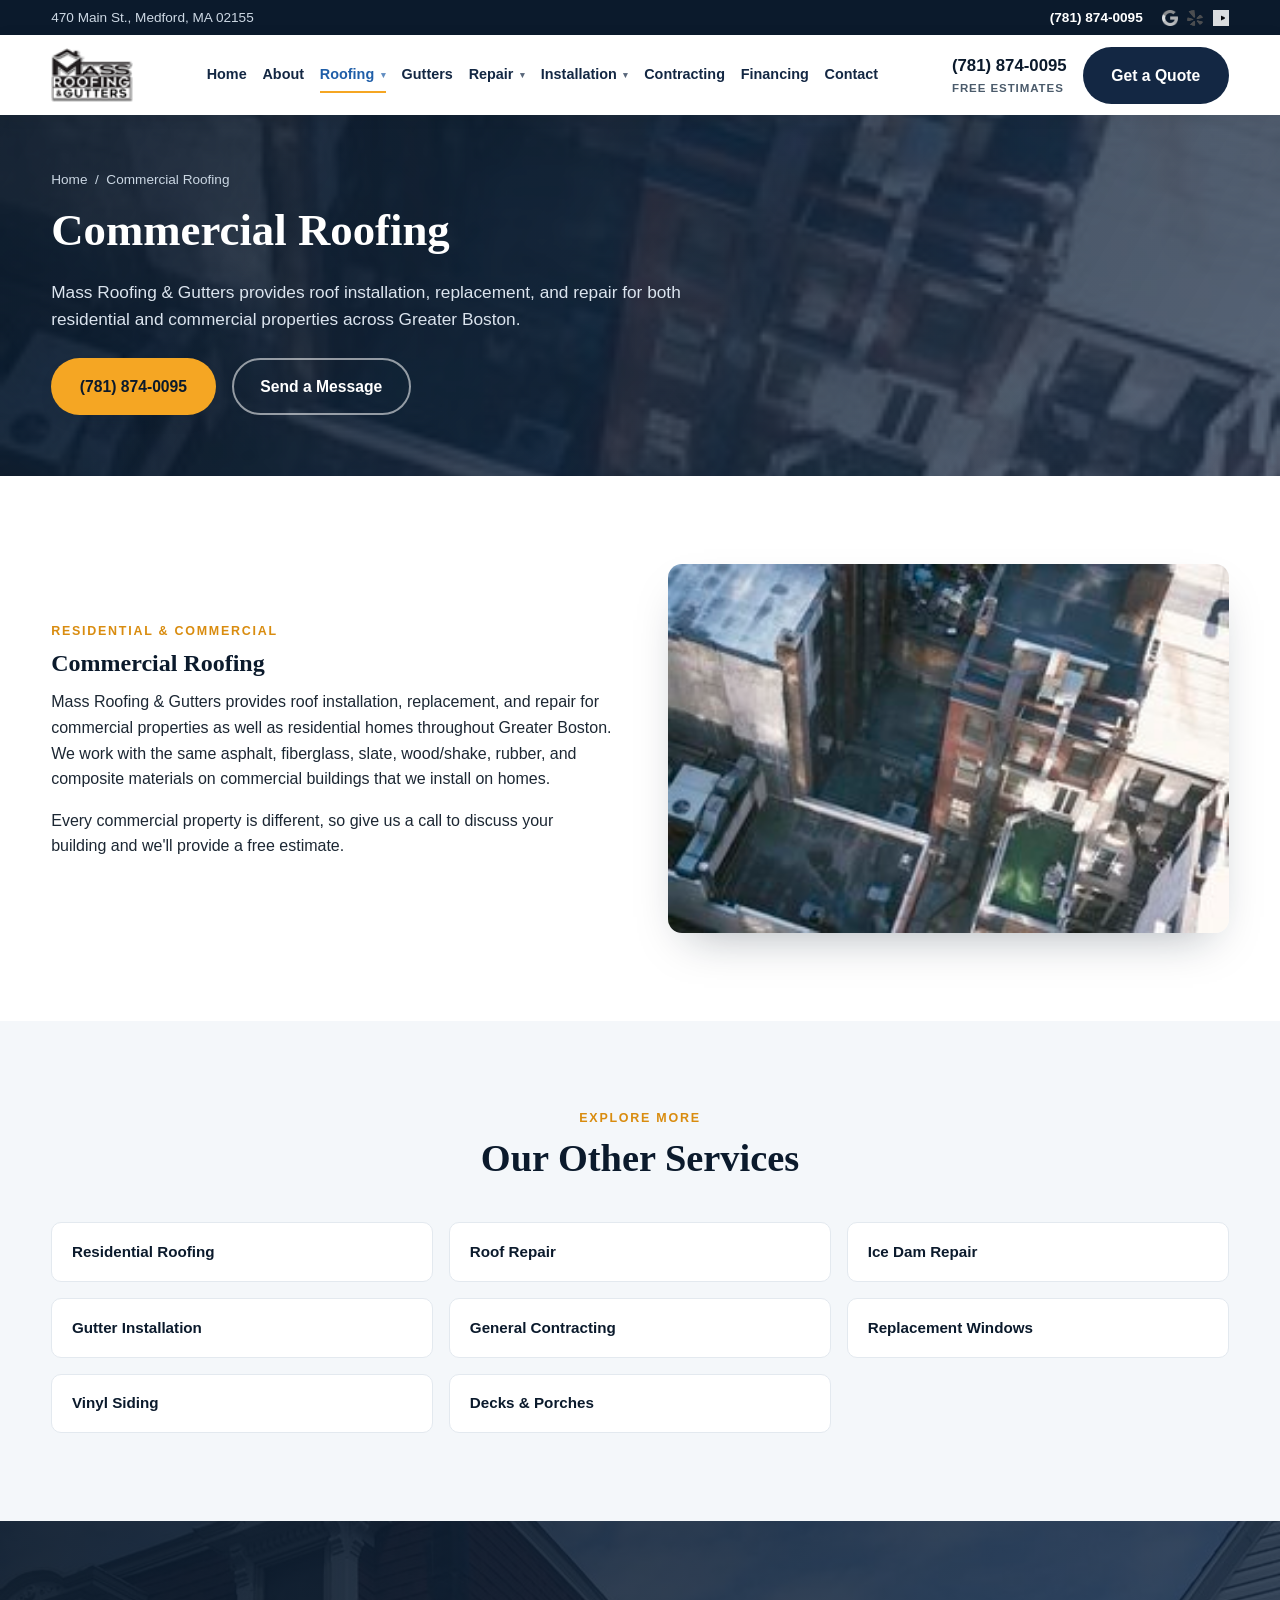
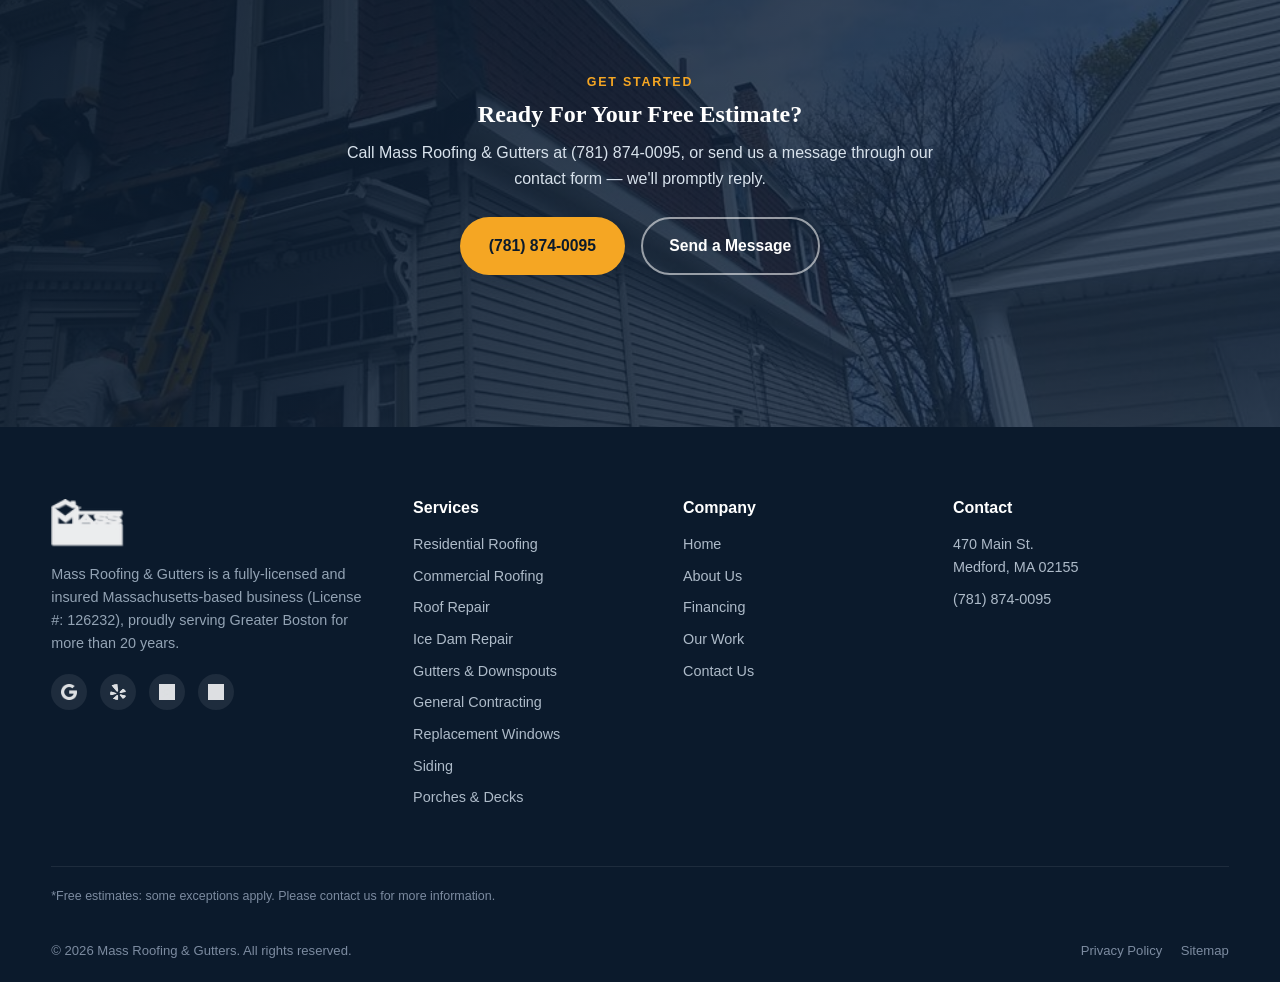
==== commercial-roofing.html @ 060f3af0 "new website files" ====
<!DOCTYPE html>
<html lang="en">
<head>
<meta charset="UTF-8">
<meta name="viewport" content="width=device-width, initial-scale=1.0">
<title>Commercial Roofing | Mass Roofing & Gutters</title>
<meta name="description" content="Commercial roofing installation, replacement, and repair for property owners across Greater Boston, from the same full-service roofing contractor that serves area homeowners.">
<link rel="stylesheet" href="styles.css">
</head>
<body>

<div class="topbar">
  <div class="container">
    <div>470 Main St., Medford, MA 02155</div>
    <div style="display:flex;align-items:center;gap:1.4em;">
      <a class="phone" href="tel:7818740095">(781) 874-0095</a>
      <div class="social">
        <a href="#" aria-label="Google"><img src="website_graphics/google-icon.png" alt="Google"></a>
        <a href="#" aria-label="Yelp"><img src="website_graphics/yelp-icon.png" alt="Yelp"></a>
        <a href="#" aria-label="Houzz"><img src="website_graphics/houzz-icon.png" alt="Houzz"></a>
      </div>
    </div>
  </div>
</div>

<header class="site-header">
  <div class="container nav-wrap">
    <a href="index.html" class="brand">
      <img src="website_graphics/logo.png" alt="Mass Roofing & Gutters logo">
    </a>
    <nav class="main-nav">
      <ul>
        <li><a href="index.html">Home</a></li>
        <li><a href="index.html#about">About</a></li>
        <li class="has-dropdown">
          <a href="residential-roofing.html" class="active">Roofing <span class="caret">&#9662;</span></a>
          <ul class="dropdown-menu">
            <li><a href="residential-roofing.html">Residential Roofing</a></li>
            <li><a href="commercial-roofing.html">Commercial Roofing</a></li>
          </ul>
        </li>
        <li><a href="gutters.html">Gutters</a></li>
        <li class="has-dropdown">
          <a href="roof-repair.html">Repair <span class="caret">&#9662;</span></a>
          <ul class="dropdown-menu">
            <li><a href="roof-repair.html">Roof Repair</a></li>
            <li><a href="ice-dam-repair.html">Ice Dam Repair</a></li>
          </ul>
        </li>
        <li class="has-dropdown">
          <a href="windows.html">Installation <span class="caret">&#9662;</span></a>
          <ul class="dropdown-menu">
            <li><a href="windows.html">Replacement Windows</a></li>
            <li><a href="siding.html">Vinyl Siding</a></li>
            <li><a href="decks-porches.html">Decks & Porches</a></li>
          </ul>
        </li>
        <li><a href="general-contracting.html">Contracting</a></li>
        <li><a href="index.html#financing">Financing</a></li>
        <li><a href="index.html#contact">Contact</a></li>
      </ul>
    </nav>
    <div class="header-cta">
      <div class="call">(781) 874-0095<span>Free Estimates</span></div>
      <a href="index.html#contact" class="btn btn-navy">Get a Quote</a>
    </div>
    <button class="menu-toggle" aria-label="Menu">&#9776;</button>
  </div>
</header>

<section class="page-hero" style="--hero-img:url('website_graphics/commercial-roofing.jpg');">
  <div class="container">
    <div class="breadcrumb"><a href="index.html">Home</a> &nbsp;/&nbsp; Commercial Roofing</div>
    <h1>Commercial Roofing</h1>
    <p class="lead">Mass Roofing &amp; Gutters provides roof installation, replacement, and repair for both residential and commercial properties across Greater Boston.</p>
    <div class="page-hero-actions">
      <a href="tel:7818740095" class="btn btn-accent">(781) 874-0095</a>
      <a href="index.html#contact" class="btn btn-outline">Send a Message</a>
    </div>
  </div>
</section>

<section>
  <div class="container">
    <div class="split">
      <div>
        <span class="eyebrow">Residential &amp; Commercial</span>
        <h2>Commercial Roofing</h2>
        <p>Mass Roofing &amp; Gutters provides roof installation, replacement, and repair for commercial properties as well as residential homes throughout Greater Boston. We work with the same asphalt, fiberglass, slate, wood/shake, rubber, and composite materials on commercial buildings that we install on homes.</p>
        <p>Every commercial property is different, so give us a call to discuss your building and we'll provide a free estimate.</p>
      </div>
      <div class="media"><img src="website_graphics/commercial-roofing.jpg" alt="Aerial view of a commercial roof"></div>
    </div>
  </div>
</section>

<section class="bg-mist">
  <div class="container">
    <div class="section-head center">
      <span class="eyebrow">Explore More</span>
      <h2>Our Other Services</h2>
    </div>
    <div class="related-grid">
      <a class="related-card" href="residential-roofing.html">Residential Roofing</a>
      <a class="related-card" href="roof-repair.html">Roof Repair</a>
      <a class="related-card" href="ice-dam-repair.html">Ice Dam Repair</a>
      <a class="related-card" href="gutters.html">Gutter Installation</a>
      <a class="related-card" href="general-contracting.html">General Contracting</a>
      <a class="related-card" href="windows.html">Replacement Windows</a>
      <a class="related-card" href="siding.html">Vinyl Siding</a>
      <a class="related-card" href="decks-porches.html">Decks & Porches</a>
    </div>
  </div>
</section>

<section class="cta-strip" id="contact">
  <div class="container">
    <span class="eyebrow" style="color:var(--accent);">Get Started</span>
    <h2>Ready For Your Free Estimate?</h2>
    <p>Call Mass Roofing &amp; Gutters at (781) 874-0095, or send us a message through our contact form &mdash; we'll promptly reply.</p>
    <div class="cta-actions">
      <a href="tel:7818740095" class="btn btn-accent">(781) 874-0095</a>
      <a href="index.html#contact" class="btn btn-outline">Send a Message</a>
    </div>
  </div>
</section>

<footer>
  <div class="container">
    <div class="footer-grid">
      <div>
        <img class="foot-logo" src="website_graphics/logo.png" alt="Mass Roofing & Gutters">
        <p>Mass Roofing &amp; Gutters is a fully-licensed and insured Massachusetts-based business (License #: 126232), proudly serving Greater Boston for more than 20 years.</p>
        <div class="foot-social">
          <a href="#" aria-label="Google"><img src="website_graphics/google-icon.png" alt="Google"></a>
          <a href="#" aria-label="Yelp"><img src="website_graphics/yelp-icon.png" alt="Yelp"></a>
          <a href="#" aria-label="Houzz"><img src="website_graphics/houzz-icon.png" alt="Houzz"></a>
          <a href="#" aria-label="BBB"><img src="website_graphics/bbb-icon.png" alt="BBB"></a>
        </div>
      </div>
      <div>
        <h4>Services</h4>
        <ul>
          <li><a href="residential-roofing.html">Residential Roofing</a></li>
          <li><a href="commercial-roofing.html">Commercial Roofing</a></li>
          <li><a href="roof-repair.html">Roof Repair</a></li>
          <li><a href="ice-dam-repair.html">Ice Dam Repair</a></li>
          <li><a href="gutters.html">Gutters &amp; Downspouts</a></li>
          <li><a href="general-contracting.html">General Contracting</a></li>
          <li><a href="windows.html">Replacement Windows</a></li>
          <li><a href="siding.html">Siding</a></li>
          <li><a href="decks-porches.html">Porches &amp; Decks</a></li>
        </ul>
      </div>
      <div>
        <h4>Company</h4>
        <ul>
          <li><a href="index.html">Home</a></li>
          <li><a href="index.html#about">About Us</a></li>
          <li><a href="index.html#financing">Financing</a></li>
          <li><a href="index.html#gallery">Our Work</a></li>
          <li><a href="index.html#contact">Contact Us</a></li>
        </ul>
      </div>
      <div>
        <h4>Contact</h4>
        <ul>
          <li>470 Main St.<br>Medford, MA 02155</li>
          <li><a href="tel:7818740095">(781) 874-0095</a></li>
        </ul>
      </div>
    </div>
    <p style="font-size:.78rem;color:#7c8ba0;padding-top:1.6em;">*Free estimates: some exceptions apply. Please contact us for more information.</p>
    <div class="foot-bottom">
      <div>&copy; 2026 Mass Roofing &amp; Gutters. All rights reserved.</div>
      <div style="display:flex;gap:1.4em;">
        <a href="#">Privacy Policy</a>
        <a href="#">Sitemap</a>
      </div>
    </div>
  </div>
</footer>

<script>
  document.querySelector('.menu-toggle')?.addEventListener('click', function(){
    var nav = document.querySelector('.main-nav');
    var open = nav.style.display === 'block';
    nav.style.display = open ? 'none' : 'block';
    nav.style.position='absolute';
    nav.style.top='100%';
    nav.style.left='0';
    nav.style.right='0';
    nav.style.background='#fff';
    nav.style.padding='1em 6%';
    nav.style.boxShadow='0 12px 20px -10px rgba(11,26,44,.2)';
    var ul = nav.querySelector('ul');
    ul.style.flexDirection='column';
    ul.style.gap='1em';
  });
</script>

</body>
</html>
---- styles.css ----
:root{
  --navy:#132743;
  --navy-dark:#0b1a2c;
  --blue:#1f5ea8;
  --blue-light:#3a7fd5;
  --accent:#f5a623;
  --accent-dark:#d98c0f;
  --ink:#1c2733;
  --ink-soft:#4b5b6b;
  --paper:#ffffff;
  --mist:#f4f7fa;
  --line:#e3e9ef;
  --radius:14px;
  --shadow:0 20px 45px -20px rgba(11,26,44,0.35);
  --shadow-sm:0 8px 20px -10px rgba(11,26,44,0.25);
}
*{box-sizing:border-box;}
html{scroll-behavior:smooth;}
body{
  margin:0;
  font-family:'Segoe UI',-apple-system,BlinkMacSystemFont,Helvetica,Arial,sans-serif;
  color:var(--ink);
  background:var(--paper);
  line-height:1.6;
  -webkit-font-smoothing:antialiased;
}
h1,h2,h3,h4{
  font-family:'Georgia','Times New Roman',serif;
  line-height:1.15;
  margin:0 0 .5em;
  color:var(--navy-dark);
  font-weight:700;
}
p{margin:0 0 1em;}
a{color:inherit;text-decoration:none;}
img{max-width:100%;display:block;}
.container{width:min(1180px,92%);margin-inline:auto;}
.eyebrow{
  text-transform:uppercase;
  letter-spacing:.14em;
  font-size:.78rem;
  font-weight:700;
  color:var(--accent-dark);
  margin-bottom:.6em;
  display:block;
}
.btn{
  display:inline-flex;
  align-items:center;
  gap:.5em;
  padding:.9em 1.7em;
  border-radius:999px;
  font-weight:700;
  font-size:.98rem;
  border:2px solid transparent;
  cursor:pointer;
  transition:transform .18s ease, box-shadow .18s ease, background .18s ease, color .18s ease;
}
.btn-accent{background:var(--accent);color:var(--navy-dark);box-shadow:var(--shadow-sm);}
.btn-accent:hover{background:var(--accent-dark);transform:translateY(-2px);}
.btn-outline{border-color:rgba(255,255,255,.55);color:#fff;}
.btn-outline:hover{background:rgba(255,255,255,.12);transform:translateY(-2px);}
.btn-navy{background:var(--navy);color:#fff;}
.btn-navy:hover{background:var(--navy-dark);transform:translateY(-2px);}

/* ===== Top bar ===== */
.topbar{
  background:var(--navy-dark);
  color:#cdd8e4;
  font-size:.85rem;
}
.topbar .container{
  display:flex;justify-content:space-between;align-items:center;
  padding:.5em 0;
  flex-wrap:wrap;
  gap:.4em;
}
.topbar a{color:#cdd8e4;}
.topbar .phone{font-weight:700;color:#fff;}
.topbar .social{display:flex;gap:.7em;}
.topbar .social img{height:16px;width:16px;filter:grayscale(1) brightness(1.6);opacity:.85;}

/* ===== Header / Nav ===== */
header.site-header{
  background:#fff;
  position:sticky;top:0;z-index:50;
  box-shadow:0 2px 14px rgba(11,26,44,.08);
}
.nav-wrap{
  display:flex;align-items:center;justify-content:space-between;
  padding:.7em 0;
  gap:1em;
}
.brand{display:flex;align-items:center;gap:.7em;flex:none;}
.brand img{height:54px;width:auto;}
nav.main-nav ul{
  list-style:none;display:flex;gap:1.1em;margin:0;padding:0;
  font-weight:600;font-size:.9rem;color:var(--navy);
  flex-wrap:nowrap;
}
nav.main-nav a{padding:.4em 0;border-bottom:2px solid transparent;transition:border-color .15s, color .15s;}
nav.main-nav a:hover, nav.main-nav a.active{border-color:var(--accent);color:var(--blue);}
nav.main-nav li{position:relative;display:flex;align-items:center;}
nav.main-nav .caret{font-size:.6em;margin-left:.3em;opacity:.7;position:relative;top:-1px;}
nav.main-nav .dropdown-menu{
  display:none;position:absolute;top:100%;left:-.9em;min-width:230px;
  background:#fff;border:1px solid var(--line);border-radius:10px;
  box-shadow:var(--shadow);padding:.5em;margin:0;list-style:none;z-index:60;
}
nav.main-nav li.has-dropdown:hover .dropdown-menu,
nav.main-nav li.has-dropdown:focus-within .dropdown-menu{display:block;}
nav.main-nav .dropdown-menu li{display:block;}
nav.main-nav .dropdown-menu a{
  display:block;padding:.6em .8em;border-radius:6px;border-bottom:none;
  font-weight:600;font-size:.92rem;color:var(--navy);white-space:nowrap;
}
nav.main-nav .dropdown-menu a:hover{background:var(--mist);color:var(--blue);}
.header-cta{display:flex;align-items:center;gap:1em;flex:none;}
.header-cta .call{font-weight:700;color:var(--navy-dark);font-size:1.05rem;white-space:nowrap;}
.header-cta .call span{display:block;font-size:.72rem;font-weight:600;color:var(--ink-soft);text-transform:uppercase;letter-spacing:.08em;}
.menu-toggle{display:none;background:none;border:none;font-size:1.6rem;color:var(--navy);cursor:pointer;}

/* ===== Hero ===== */
.hero{
  position:relative;
  color:#fff;
  min-height:88vh;
  display:flex;align-items:center;
  background:linear-gradient(120deg,rgba(11,26,44,.88),rgba(19,39,67,.62)), url('website_graphics/hero-roof.jpg') center/cover no-repeat;
}
.hero .container{padding-block:5em;}
.hero-content{max-width:680px;}
.hero h1{color:#fff;font-size:clamp(2.1rem,4.4vw,3.4rem);margin-bottom:.4em;}
.hero p.lead{font-size:1.15rem;color:#dbe4ee;max-width:560px;margin-bottom:1.6em;}
.hero-actions{display:flex;flex-wrap:wrap;gap:1em;align-items:center;margin-bottom:2em;}
.hero-call{
  display:flex;align-items:center;gap:.7em;
  background:rgba(255,255,255,.1);
  border:1px solid rgba(255,255,255,.28);
  padding:.7em 1.3em;border-radius:999px;
}
.hero-call .num{font-size:1.15rem;font-weight:800;color:var(--accent);}
.hero-badges{display:flex;gap:1.8em;flex-wrap:wrap;margin-top:1.5em;}
.hero-badges div{font-size:.85rem;color:#cbd7e3;border-left:3px solid var(--accent);padding-left:.7em;}
.hero-badges strong{display:block;color:#fff;font-size:1rem;}

/* ===== Page hero (subpages) ===== */
.page-hero{
  position:relative;color:#fff;
  padding:3.4em 0 3.8em;
  display:flex;align-items:center;
  background:linear-gradient(120deg,rgba(11,26,44,.90),rgba(19,39,67,.70)), var(--hero-img) center/cover no-repeat;
}
.breadcrumb{font-size:.85rem;color:#cbd7e3;margin-bottom:1em;}
.breadcrumb a{color:#cbd7e3;}
.breadcrumb a:hover{color:#fff;}
.page-hero h1{color:#fff;font-size:clamp(1.9rem,3.6vw,2.8rem);max-width:760px;}
.page-hero p.lead{color:#dbe4ee;font-size:1.08rem;max-width:640px;margin-bottom:1.4em;}
.page-hero-actions{display:flex;flex-wrap:wrap;gap:1em;align-items:center;}

/* ===== Trust strip ===== */
.trust-strip{background:var(--mist);border-bottom:1px solid var(--line);}
.trust-strip .container{
  display:flex;flex-wrap:wrap;gap:2.2em;justify-content:space-between;align-items:center;
  padding:1.1em 0;font-size:.88rem;color:var(--ink-soft);font-weight:600;
}
.trust-strip .item{display:flex;align-items:center;gap:.6em;}
.trust-strip .dot{width:8px;height:8px;border-radius:50%;background:var(--accent);flex:none;}

/* ===== Section basics ===== */
section{padding:5.5em 0;}
.section-head{max-width:680px;margin-bottom:2.6em;}
.section-head.center{margin-inline:auto;text-align:center;}
.section-head h2{font-size:clamp(1.7rem,3vw,2.4rem);}
.section-head p{color:var(--ink-soft);font-size:1.05rem;}
.bg-mist{background:var(--mist);}
.bg-navy{background:var(--navy-dark);color:#e7edf3;}
.bg-navy h2,.bg-navy h3{color:#fff;}

/* ===== Services grid ===== */
.services-grid{
  display:grid;grid-template-columns:repeat(3,1fr);gap:1.8em;
}
.service-card{
  background:#fff;border:1px solid var(--line);border-radius:var(--radius);
  overflow:hidden;box-shadow:var(--shadow-sm);
  display:flex;flex-direction:column;
  transition:transform .2s ease, box-shadow .2s ease;
}
.service-card:hover{transform:translateY(-6px);box-shadow:var(--shadow);}
.service-card .img{height:190px;overflow:hidden;}
.service-card .img img{width:100%;height:100%;object-fit:cover;transition:transform .4s ease;}
.service-card:hover .img img{transform:scale(1.07);}
.service-card .body{padding:1.5em 1.5em 1.7em;flex:1;display:flex;flex-direction:column;}
.service-card h3{font-size:1.2rem;margin-bottom:.4em;}
.service-card p{color:var(--ink-soft);font-size:.95rem;flex:1;}
.service-card ul{margin:.6em 0 1.2em;padding-left:0;list-style:none;font-size:.9rem;color:var(--ink);}
.service-card ul li{padding-left:1.3em;position:relative;margin-bottom:.35em;}
.service-card ul li::before{content:"✓";position:absolute;left:0;color:var(--blue);font-weight:800;}
.card-link{font-weight:700;color:var(--blue);font-size:.92rem;display:inline-flex;align-items:center;gap:.4em;margin-top:auto;}
.card-link:hover{color:var(--navy-dark);}

/* ===== About / split ===== */
.split{display:grid;grid-template-columns:1fr 1fr;gap:3.5em;align-items:center;}
.split .media{border-radius:var(--radius);overflow:hidden;box-shadow:var(--shadow);position:relative;}
.split .media img{width:100%;height:100%;object-fit:cover;}
.stat-row{display:grid;grid-template-columns:repeat(3,1fr);gap:1.4em;margin-top:2em;}
.stat{border-left:3px solid var(--accent);padding-left:1em;}
.stat strong{display:block;font-size:2rem;font-family:'Georgia',serif;color:var(--navy-dark);}
.stat span{font-size:.85rem;color:var(--ink-soft);}

/* ===== Feature list rows ===== */
.feature-rows{display:flex;flex-direction:column;gap:.2em;margin-top:1.6em;}
.feature-row{display:flex;gap:1em;padding:1.1em 0;border-top:1px solid var(--line);}
.feature-row:last-child{border-bottom:1px solid var(--line);}
.feature-row .icon{
  flex:none;width:42px;height:42px;border-radius:50%;
  background:rgba(31,94,168,.1);color:var(--blue);
  display:flex;align-items:center;justify-content:center;font-weight:800;
}
.feature-row h4{margin:0 0 .2em;font-size:1.05rem;color:var(--navy-dark);font-family:inherit;}
.feature-row p{margin:0;color:var(--ink-soft);font-size:.93rem;}

/* ===== Check list (subpages) ===== */
.check-list{list-style:none;padding:0;margin:1.2em 0;}
.check-list li{padding-left:1.6em;position:relative;margin-bottom:.6em;color:var(--ink);}
.check-list li::before{content:"✓";position:absolute;left:0;top:0;color:var(--blue);font-weight:800;}

/* ===== Pill grid (types / materials) ===== */
.pill-grid{display:flex;flex-wrap:wrap;gap:.7em;margin:1.4em 0;}
.pill{
  background:var(--mist);border:1px solid var(--line);color:var(--navy-dark);
  padding:.6em 1.1em;border-radius:999px;font-size:.9rem;font-weight:600;
}
.bg-mist .pill{background:#fff;}

/* ===== Related services strip ===== */
.related-grid{display:grid;grid-template-columns:repeat(3,1fr);gap:1em;}
.related-card{
  background:#fff;border:1px solid var(--line);border-radius:10px;
  padding:1.1em 1.3em;font-weight:700;color:var(--navy-dark);font-size:.95rem;
  transition:border-color .15s, color .15s, transform .15s;
}
.related-card:hover{border-color:var(--accent);color:var(--blue);transform:translateY(-3px);}

/* ===== Financing banner ===== */
.financing-banner{
  background:linear-gradient(100deg,var(--navy) 0%, var(--blue) 100%);
  color:#fff;border-radius:var(--radius);
  padding:2.6em;display:flex;align-items:center;justify-content:space-between;gap:2em;flex-wrap:wrap;
  box-shadow:var(--shadow);
}
.financing-banner img{height:96px;width:auto;flex:none;}
.financing-banner h3{color:#fff;font-size:1.6rem;margin-bottom:.25em;}
.financing-banner p{color:#dce6f1;margin:0;}
.financing-text{flex:1;min-width:260px;}

/* ===== Why us ===== */
.why-grid{display:grid;grid-template-columns:repeat(4,1fr);gap:1.6em;}
.why-card{background:rgba(255,255,255,.05);border:1px solid rgba(255,255,255,.12);border-radius:var(--radius);padding:1.8em;}
.why-card .num{font-family:'Georgia',serif;font-size:2rem;color:var(--accent);margin-bottom:.3em;}
.why-card h4{color:#fff;font-size:1.05rem;margin-bottom:.4em;}
.why-card p{color:#b9c6d4;font-size:.9rem;margin:0;}

/* ===== Testimonials ===== */
.testi-grid{display:grid;grid-template-columns:repeat(3,1fr);gap:1.8em;}
.testi-card{background:#fff;border:1px solid var(--line);border-radius:var(--radius);padding:1.8em;box-shadow:var(--shadow-sm);}
.stars{color:var(--accent);letter-spacing:.15em;margin-bottom:.7em;font-size:1rem;}
.testi-card p{color:var(--ink);font-size:.96rem;}
.testi-name{font-weight:700;color:var(--navy-dark);margin-top:1em;font-size:.92rem;}

/* ===== Gallery ===== */
.gallery-grid{display:grid;grid-template-columns:repeat(4,1fr);grid-auto-rows:150px;gap:.9em;}
.gallery-grid a{border-radius:10px;overflow:hidden;display:block;}
.gallery-grid img{width:100%;height:100%;object-fit:cover;transition:transform .4s ease;}
.gallery-grid a:hover img{transform:scale(1.08);}
.gallery-grid .tall{grid-row:span 2;}

/* ===== Service area ===== */
.area-wrap{display:grid;grid-template-columns:1.1fr 1fr;gap:3em;align-items:start;}
.area-list{columns:3;column-gap:1.6em;font-size:.92rem;color:var(--ink-soft);}
.area-list li{margin-bottom:.45em;break-inside:avoid;}
.area-list strong{color:var(--navy-dark);}

/* ===== CTA strip ===== */
.cta-strip{
  background:url('website_graphics/roofing-job-2.jpg') center/cover;
  position:relative;color:#fff;
}
.cta-strip::before{content:"";position:absolute;inset:0;background:linear-gradient(120deg,rgba(11,26,44,.92),rgba(19,39,67,.75));}
.cta-strip .container{position:relative;z-index:1;text-align:center;padding:4em 0;}
.cta-strip h2{color:#fff;}
.cta-strip p{color:#d8e2ec;max-width:600px;margin-inline:auto;}
.cta-actions{display:flex;justify-content:center;gap:1em;flex-wrap:wrap;margin-top:1.6em;}

/* ===== Contact form ===== */
.cta-strip .contact-grid{
  display:grid;grid-template-columns:1fr 1.15fr;gap:3em;align-items:start;
  text-align:left;
}
.contact-grid .section-head{max-width:none;margin-bottom:1.4em;}
.contact-grid .section-head p{color:#d8e2ec;}
.contact-detail{margin-bottom:1.3em;font-size:.95rem;}
.contact-detail strong{
  display:block;color:var(--accent);font-size:.76rem;font-weight:700;
  text-transform:uppercase;letter-spacing:.09em;margin-bottom:.3em;
}
.contact-detail a{color:#fff;font-weight:700;font-size:1.05rem;}
.contact-detail a:hover{color:var(--accent);}
.contact-detail span{color:#dbe4ee;}

.contact-form-card{
  background:#fff;border-radius:var(--radius);box-shadow:var(--shadow);
  padding:2.2em;color:var(--ink);
}
.form-row{display:grid;grid-template-columns:1fr 1fr;gap:1em;}
.form-field{margin-bottom:1.1em;}
.form-field label{display:block;font-size:.85rem;font-weight:700;color:var(--navy-dark);margin-bottom:.4em;}
.form-field input,
.form-field select,
.form-field textarea{
  width:100%;padding:.75em .9em;border:1px solid var(--line);border-radius:8px;
  font:inherit;font-size:.96rem;color:var(--ink);background:#fff;
}
.form-field textarea{resize:vertical;min-height:110px;}
.form-field input:focus,
.form-field select:focus,
.form-field textarea:focus{
  outline:none;border-color:var(--blue);box-shadow:0 0 0 3px rgba(31,94,168,.15);
}
.form-status{margin:1em 0 0;font-size:.9rem;font-weight:700;min-height:1.3em;}
.form-status.success{color:#1d8a4c;}
.form-status.error{color:#c23b3b;}
#contact-submit{width:100%;justify-content:center;}
#contact-submit[disabled]{opacity:.6;cursor:not-allowed;transform:none;}

/* ===== Footer ===== */
footer{background:var(--navy-dark);color:#aebbc9;padding:4.5em 0 0;}
.footer-grid{display:grid;grid-template-columns:1.4fr 1fr 1fr 1.2fr;gap:2.5em;padding-bottom:3em;border-bottom:1px solid rgba(255,255,255,.08);}
footer h4{color:#fff;font-size:1rem;margin-bottom:1em;font-family:inherit;}
footer img.foot-logo{height:48px;margin-bottom:1em;filter:brightness(0) invert(1);opacity:.92;}
footer p{color:#93a3b4;font-size:.9rem;}
footer ul{list-style:none;margin:0;padding:0;}
footer ul li{margin-bottom:.6em;font-size:.9rem;}
footer ul a:hover{color:#fff;}
.foot-social{display:flex;gap:.8em;margin-top:1.2em;}
.foot-social a{
  width:36px;height:36px;border-radius:50%;background:rgba(255,255,255,.08);
  display:flex;align-items:center;justify-content:center;
}
.foot-social img{height:16px;width:16px;filter:brightness(0) invert(1);opacity:.85;}
.foot-bottom{
  display:flex;justify-content:space-between;align-items:center;flex-wrap:wrap;gap:1em;
  padding:1.6em 0;font-size:.82rem;color:#7c8ba0;
}
.foot-bottom a:hover{color:#fff;}

/* ===== Mobile ===== */
@media (max-width: 1240px){
  nav.main-nav, .header-cta .call{display:none;}
  .menu-toggle{display:block;}
  nav.main-nav ul{flex-direction:column;align-items:stretch;}
  nav.main-nav li{flex-direction:column;align-items:stretch;}
  nav.main-nav .dropdown-menu{
    display:block;position:static;box-shadow:none;border:none;
    background:transparent;padding:0 0 0 1em;margin:.2em 0 0;min-width:0;
  }
  nav.main-nav .dropdown-menu a{padding:.45em 0;color:var(--ink-soft);}
  .services-grid{grid-template-columns:repeat(2,1fr);}
  .why-grid{grid-template-columns:repeat(2,1fr);}
  .testi-grid{grid-template-columns:1fr;}
  .split{grid-template-columns:1fr;}
  .area-wrap{grid-template-columns:1fr;}
  .gallery-grid{grid-template-columns:repeat(2,1fr);}
  .footer-grid{grid-template-columns:1fr 1fr;}
  .related-grid{grid-template-columns:1fr 1fr;}
  .contact-grid{grid-template-columns:1fr;}
}
@media (max-width: 600px){
  .services-grid{grid-template-columns:1fr;}
  .why-grid{grid-template-columns:1fr;}
  .area-list{columns:1;}
  .gallery-grid{grid-template-columns:repeat(2,1fr);grid-auto-rows:120px;}
  .footer-grid{grid-template-columns:1fr;}
  .financing-banner{flex-direction:column;text-align:center;}
  .hero-badges{gap:1em;}
  section{padding:3.5em 0;}
  .form-row{grid-template-columns:1fr;}
  .contact-form-card{padding:1.5em;}
  .related-grid{grid-template-columns:1fr;}
}
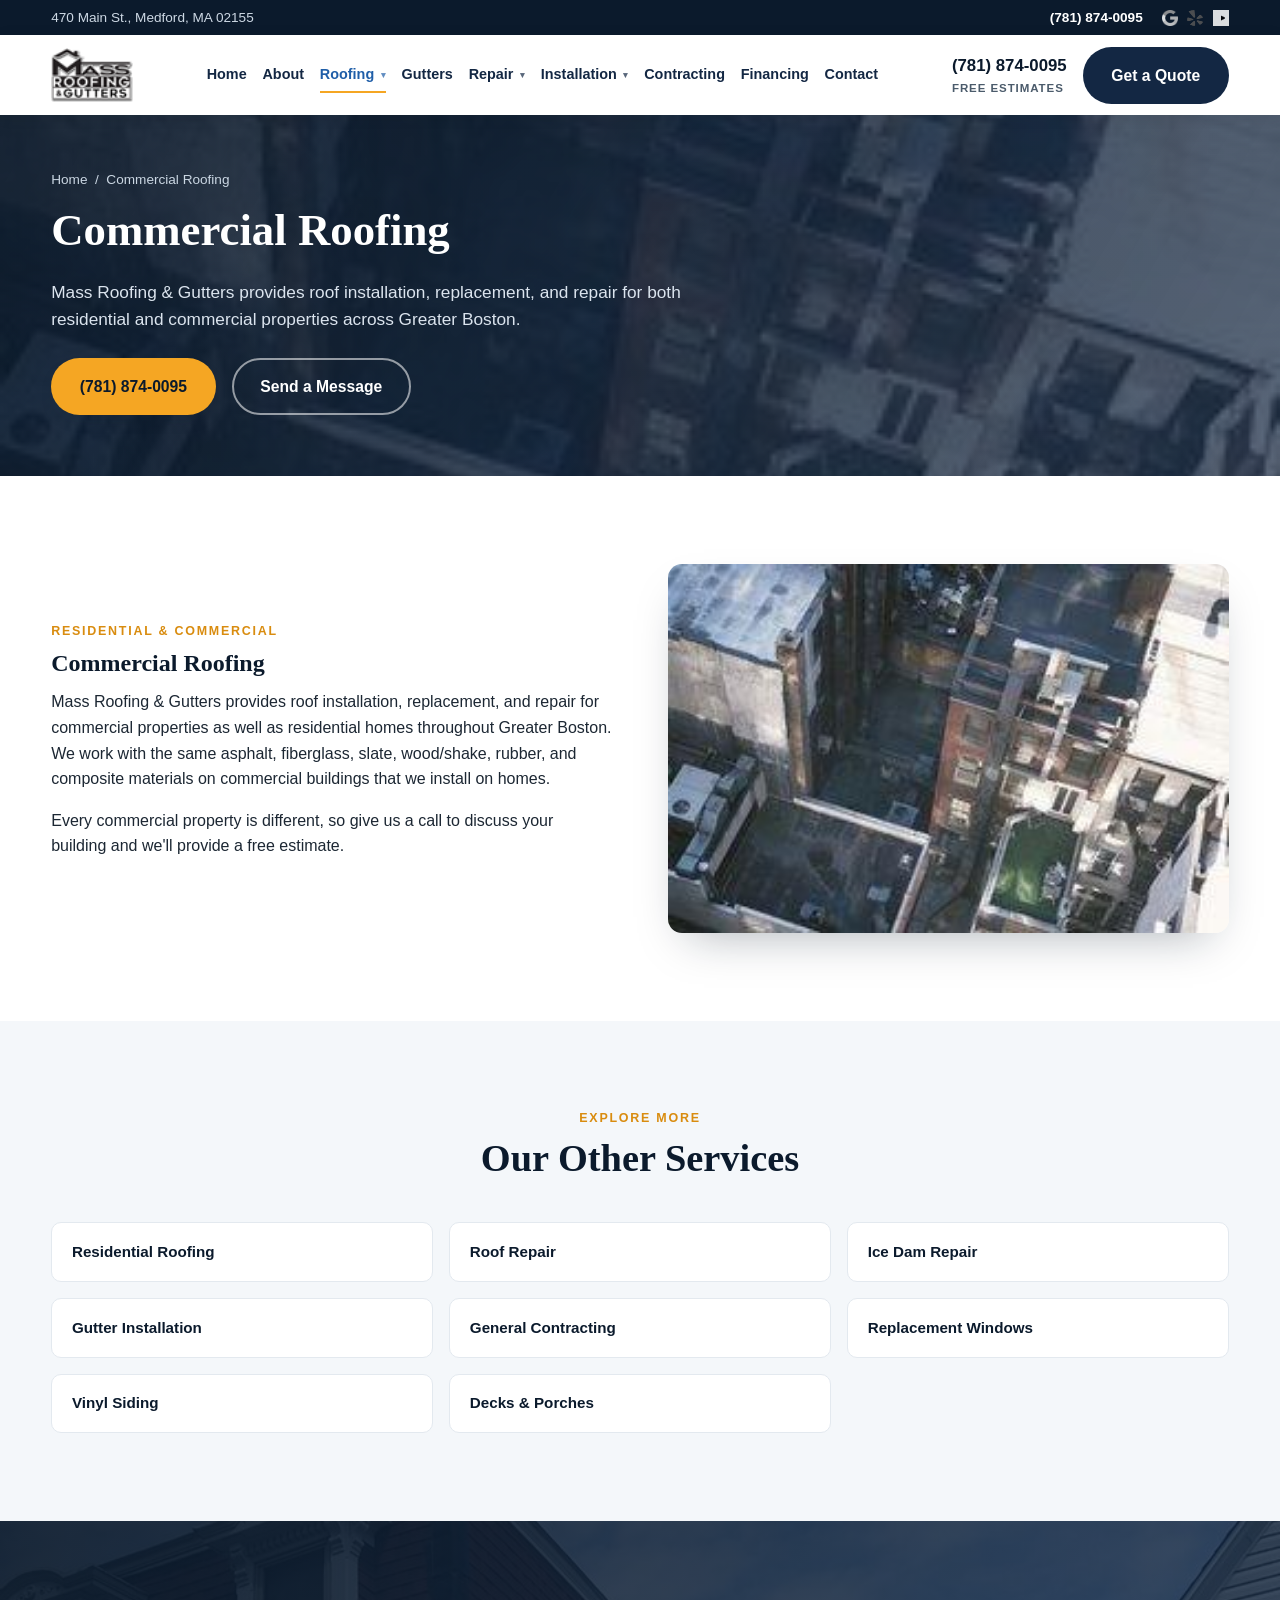
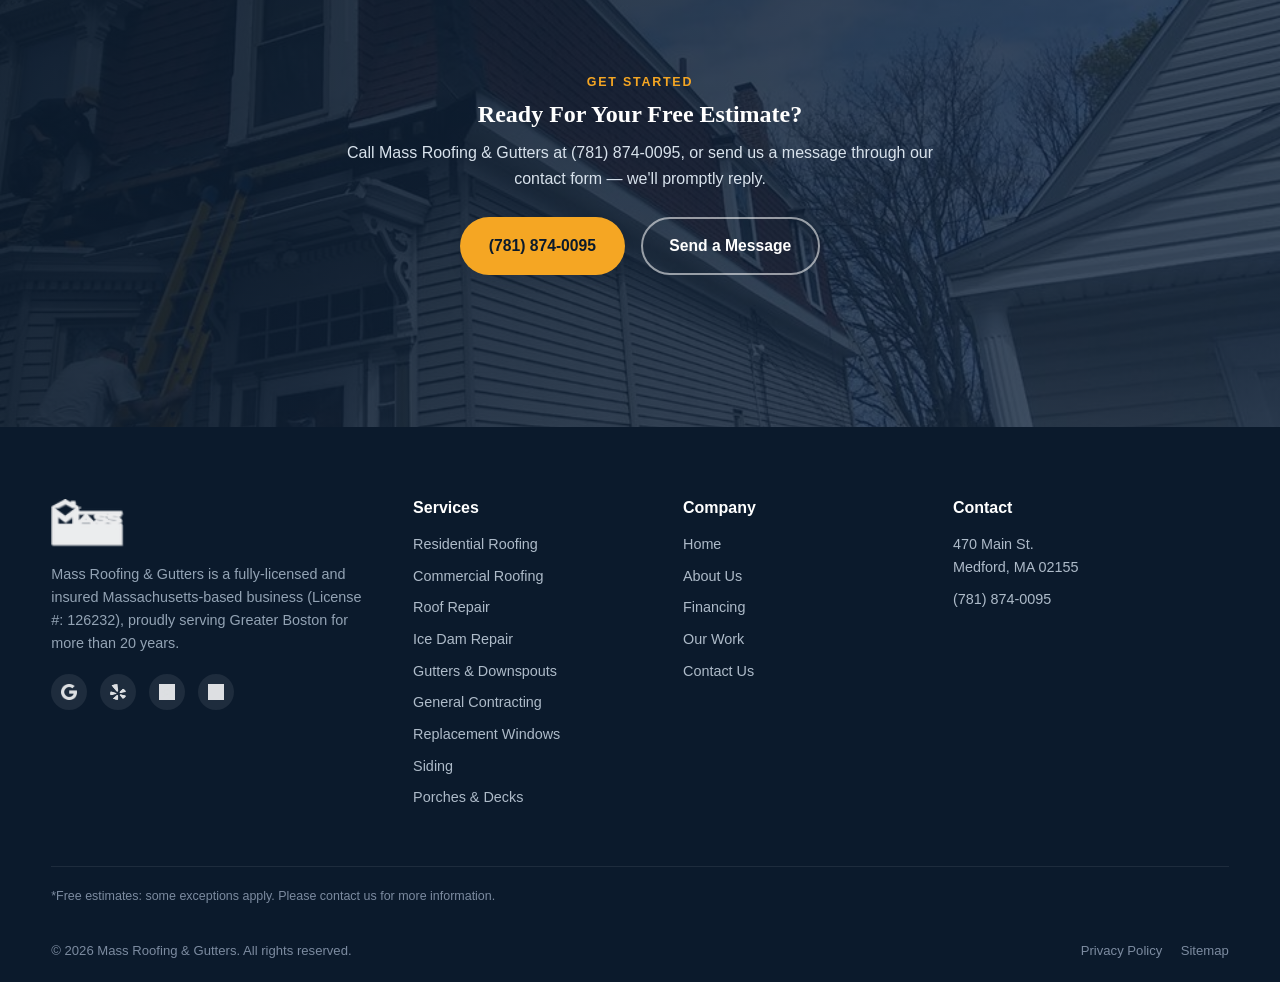
==== commit d5215c37: "updated website for mobile" ====
--- a/commercial-roofing.html
+++ b/commercial-roofing.html
@@ -89,7 +89,7 @@
         <p>Mass Roofing &amp; Gutters provides roof installation, replacement, and repair for commercial properties as well as residential homes throughout Greater Boston. We work with the same asphalt, fiberglass, slate, wood/shake, rubber, and composite materials on commercial buildings that we install on homes.</p>
         <p>Every commercial property is different, so give us a call to discuss your building and we'll provide a free estimate.</p>
       </div>
-      <div class="media"><img src="website_graphics/commercial-roofing.jpg" alt="Aerial view of a commercial roof"></div>
+      <div class="media"><img loading="lazy" src="website_graphics/commercial-roofing.jpg" alt="Aerial view of a commercial roof"></div>
     </div>
   </div>
 </section>
@@ -129,13 +129,13 @@
   <div class="container">
     <div class="footer-grid">
       <div>
-        <img class="foot-logo" src="website_graphics/logo.png" alt="Mass Roofing & Gutters">
+        <img loading="lazy" class="foot-logo" src="website_graphics/logo.png" alt="Mass Roofing & Gutters">
         <p>Mass Roofing &amp; Gutters is a fully-licensed and insured Massachusetts-based business (License #: 126232), proudly serving Greater Boston for more than 20 years.</p>
         <div class="foot-social">
-          <a href="#" aria-label="Google"><img src="website_graphics/google-icon.png" alt="Google"></a>
-          <a href="#" aria-label="Yelp"><img src="website_graphics/yelp-icon.png" alt="Yelp"></a>
-          <a href="#" aria-label="Houzz"><img src="website_graphics/houzz-icon.png" alt="Houzz"></a>
-          <a href="#" aria-label="BBB"><img src="website_graphics/bbb-icon.png" alt="BBB"></a>
+          <a href="#" aria-label="Google"><img loading="lazy" src="website_graphics/google-icon.png" alt="Google"></a>
+          <a href="#" aria-label="Yelp"><img loading="lazy" src="website_graphics/yelp-icon.png" alt="Yelp"></a>
+          <a href="#" aria-label="Houzz"><img loading="lazy" src="website_graphics/houzz-icon.png" alt="Houzz"></a>
+          <a href="#" aria-label="BBB"><img loading="lazy" src="website_graphics/bbb-icon.png" alt="BBB"></a>
         </div>
       </div>
       <div>
--- a/styles.css
+++ b/styles.css
@@ -320,7 +320,7 @@
 .form-field select,
 .form-field textarea{
   width:100%;padding:.75em .9em;border:1px solid var(--line);border-radius:8px;
-  font:inherit;font-size:.96rem;color:var(--ink);background:#fff;
+  font:inherit;font-size:16px;color:var(--ink);background:#fff;
 }
 .form-field textarea{resize:vertical;min-height:110px;}
 .form-field input:focus,
@@ -374,7 +374,7 @@
   .gallery-grid{grid-template-columns:repeat(2,1fr);}
   .footer-grid{grid-template-columns:1fr 1fr;}
   .related-grid{grid-template-columns:1fr 1fr;}
-  .contact-grid{grid-template-columns:1fr;}
+  .cta-strip .contact-grid{grid-template-columns:1fr;}
 }
 @media (max-width: 600px){
   .services-grid{grid-template-columns:1fr;}
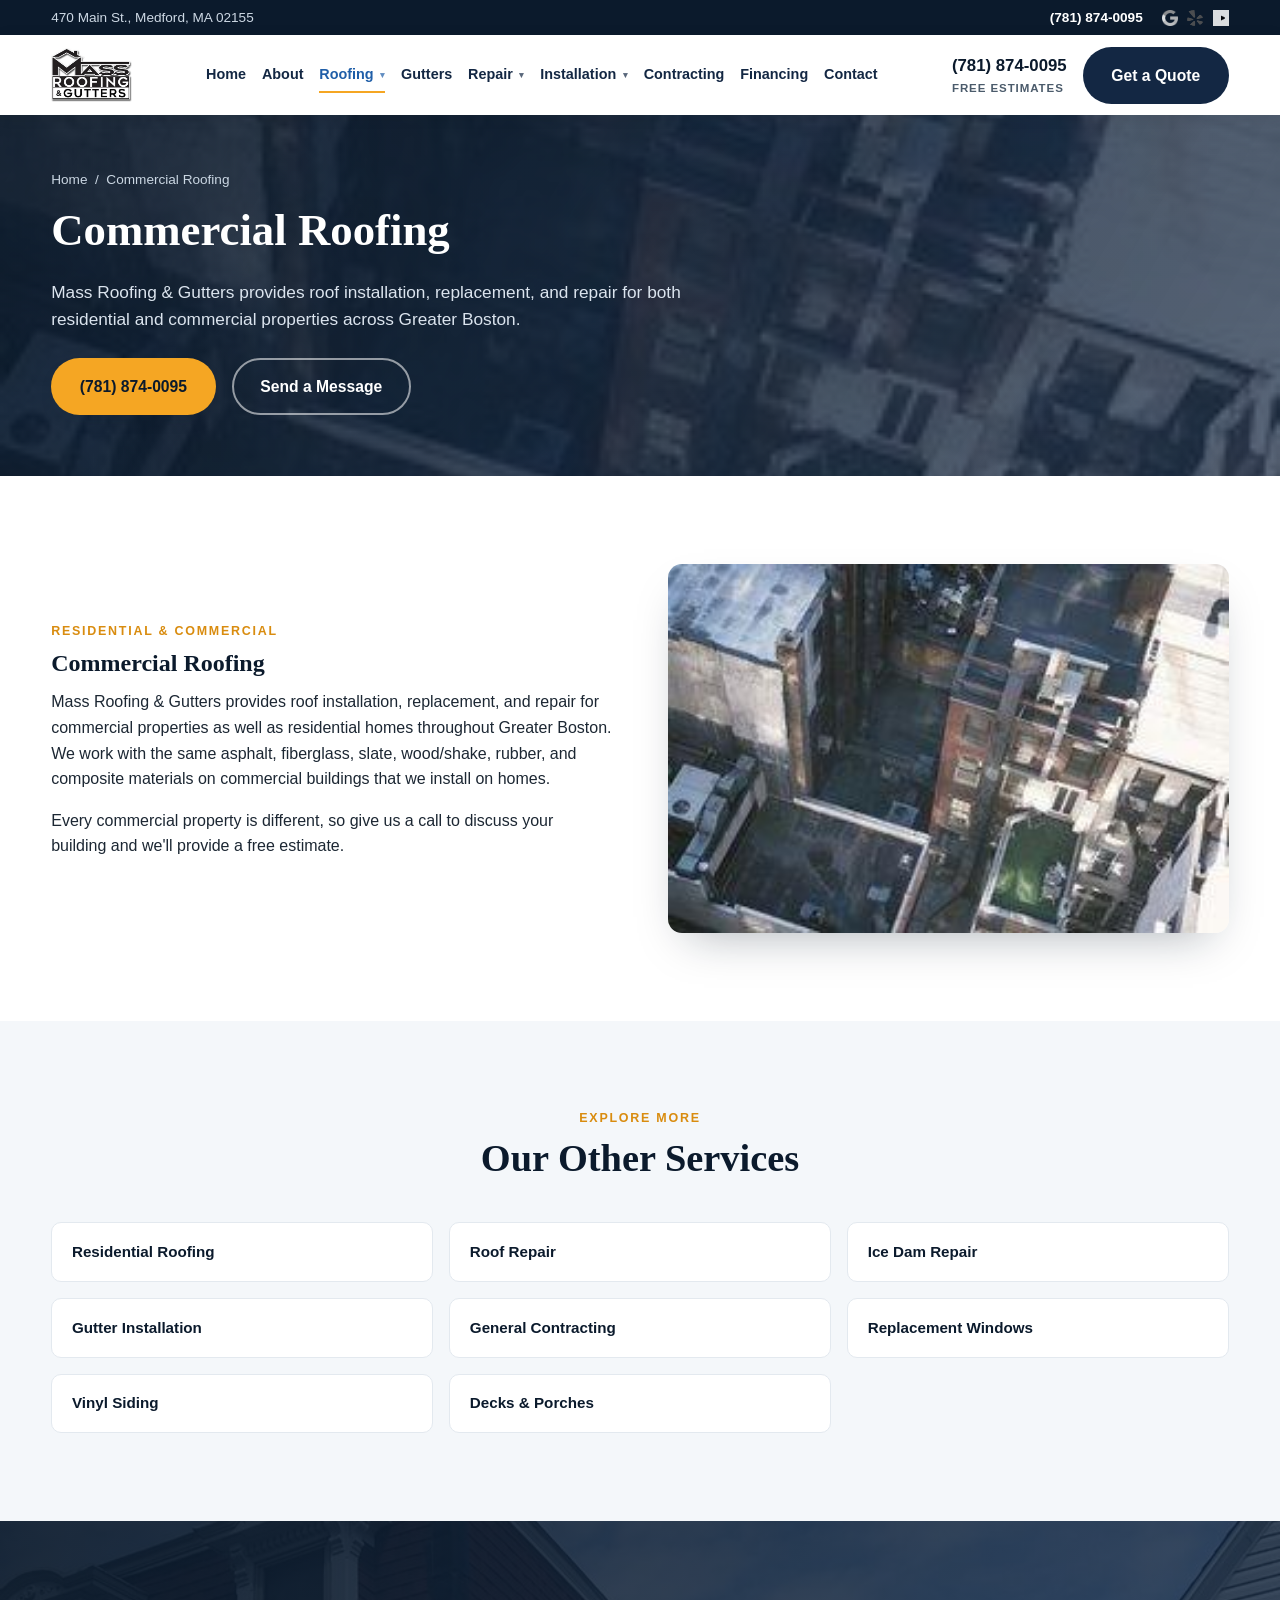
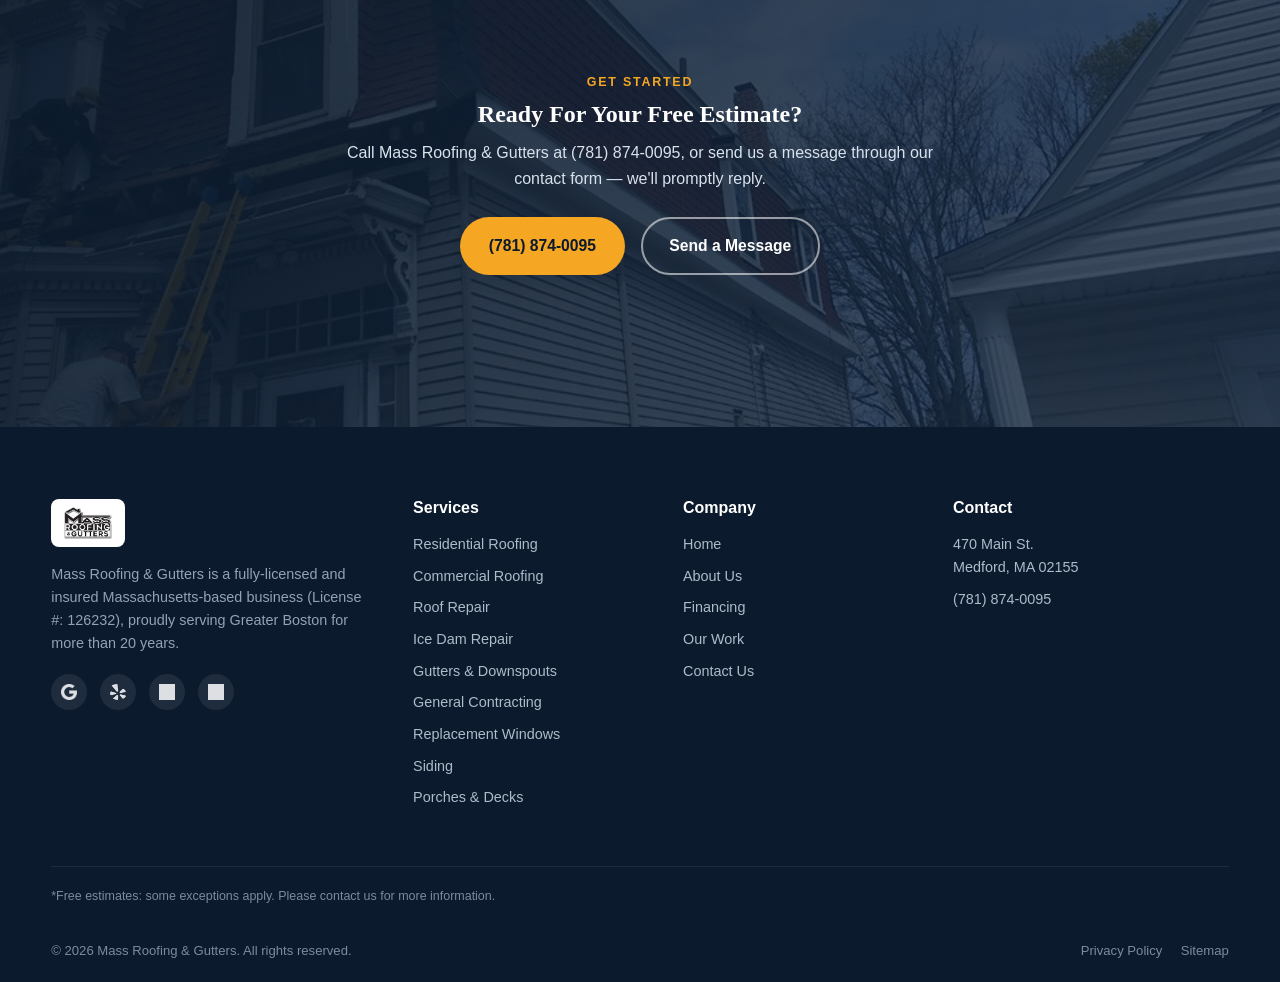
==== commit 85abc8ad: "updated logo" ====
--- a/commercial-roofing.html
+++ b/commercial-roofing.html
@@ -26,7 +26,7 @@
 <header class="site-header">
   <div class="container nav-wrap">
     <a href="index.html" class="brand">
-      <img src="website_graphics/logo.png" alt="Mass Roofing & Gutters logo">
+      <img src="website_graphics/mass-roofing-logo-new.jpeg" alt="Mass Roofing & Gutters logo">
     </a>
     <nav class="main-nav">
       <ul>
@@ -129,7 +129,7 @@
   <div class="container">
     <div class="footer-grid">
       <div>
-        <img loading="lazy" class="foot-logo" src="website_graphics/logo.png" alt="Mass Roofing & Gutters">
+        <img loading="lazy" class="foot-logo" src="website_graphics/mass-roofing-logo-new.jpeg" alt="Mass Roofing & Gutters">
         <p>Mass Roofing &amp; Gutters is a fully-licensed and insured Massachusetts-based business (License #: 126232), proudly serving Greater Boston for more than 20 years.</p>
         <div class="foot-social">
           <a href="#" aria-label="Google"><img loading="lazy" src="website_graphics/google-icon.png" alt="Google"></a>
--- a/styles.css
+++ b/styles.css
@@ -338,7 +338,7 @@
 footer{background:var(--navy-dark);color:#aebbc9;padding:4.5em 0 0;}
 .footer-grid{display:grid;grid-template-columns:1.4fr 1fr 1fr 1.2fr;gap:2.5em;padding-bottom:3em;border-bottom:1px solid rgba(255,255,255,.08);}
 footer h4{color:#fff;font-size:1rem;margin-bottom:1em;font-family:inherit;}
-footer img.foot-logo{height:48px;margin-bottom:1em;filter:brightness(0) invert(1);opacity:.92;}
+footer img.foot-logo{height:48px;margin-bottom:1em;background:#fff;padding:.5em .8em;border-radius:8px;}
 footer p{color:#93a3b4;font-size:.9rem;}
 footer ul{list-style:none;margin:0;padding:0;}
 footer ul li{margin-bottom:.6em;font-size:.9rem;}
@@ -359,6 +359,7 @@
 @media (max-width: 1240px){
   nav.main-nav, .header-cta .call{display:none;}
   .menu-toggle{display:block;}
+  .header-cta{margin-left:auto;}
   nav.main-nav ul{flex-direction:column;align-items:stretch;}
   nav.main-nav li{flex-direction:column;align-items:stretch;}
   nav.main-nav .dropdown-menu{
